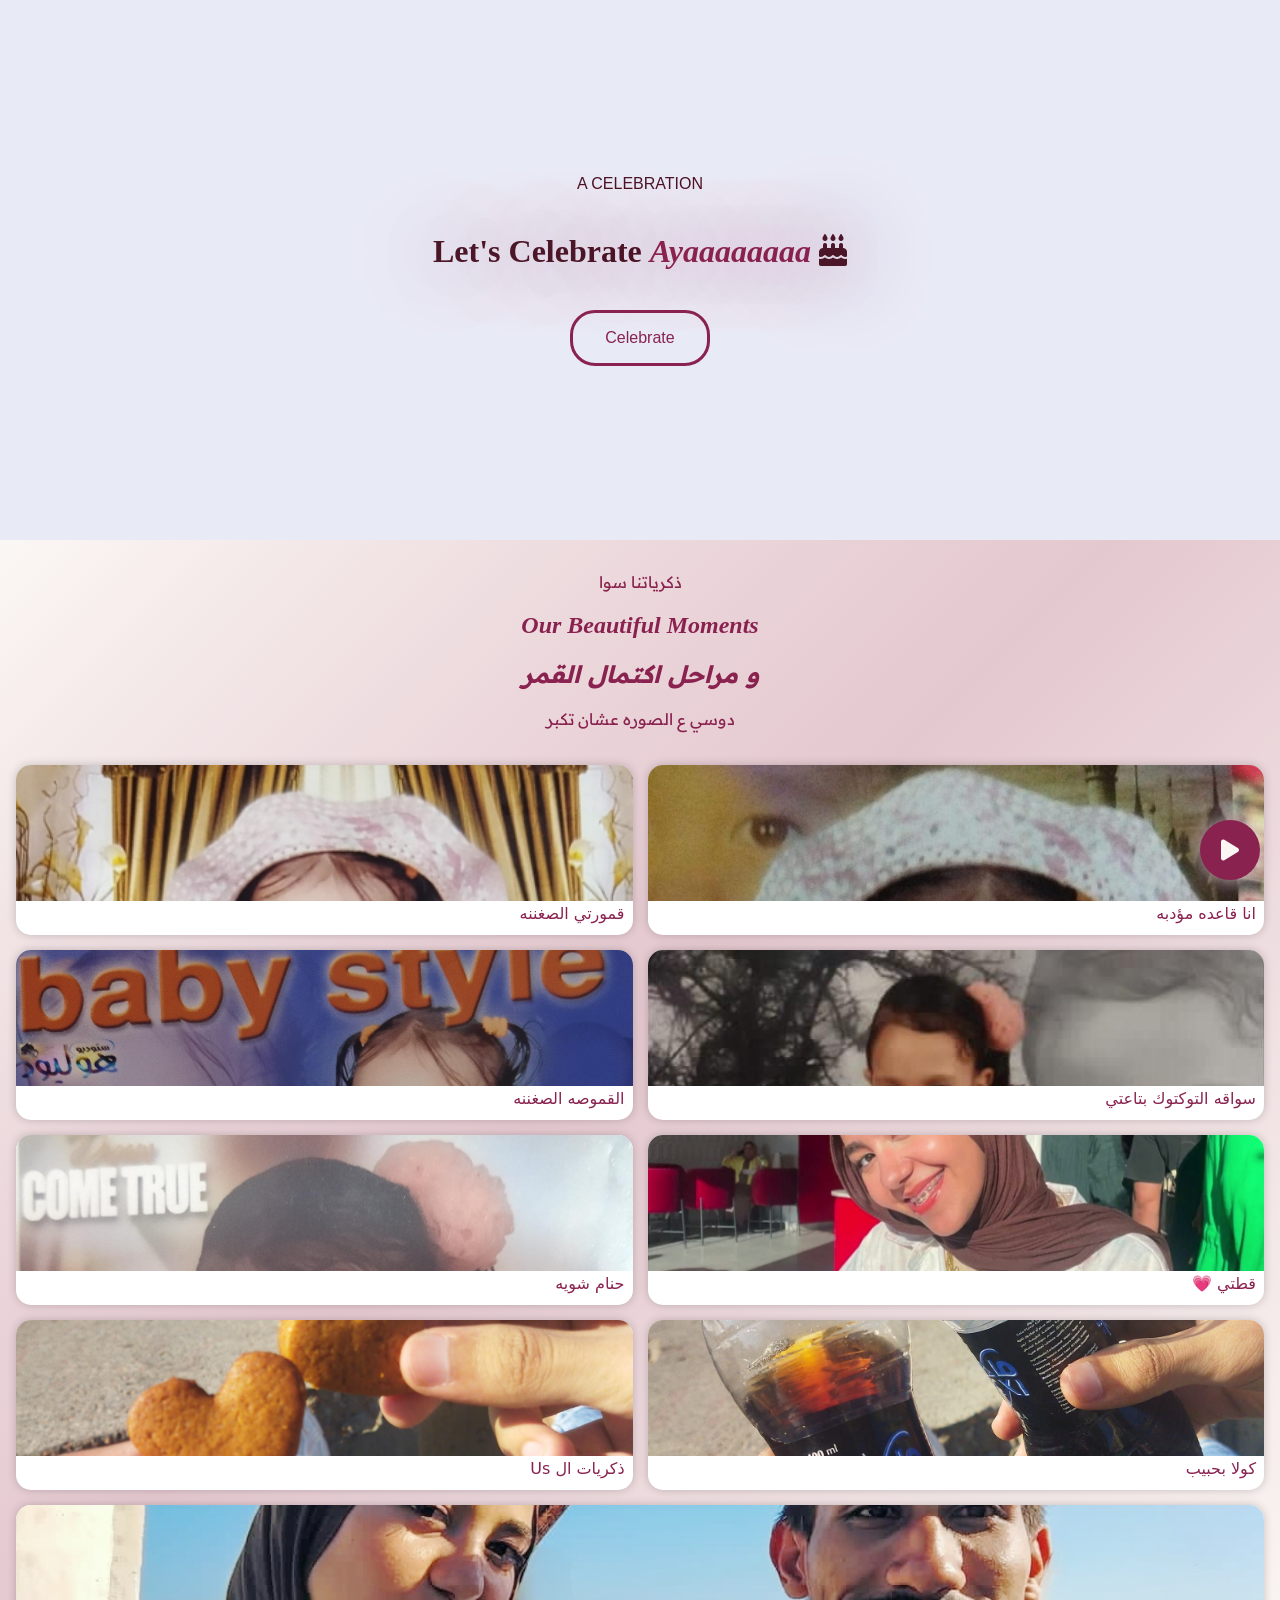
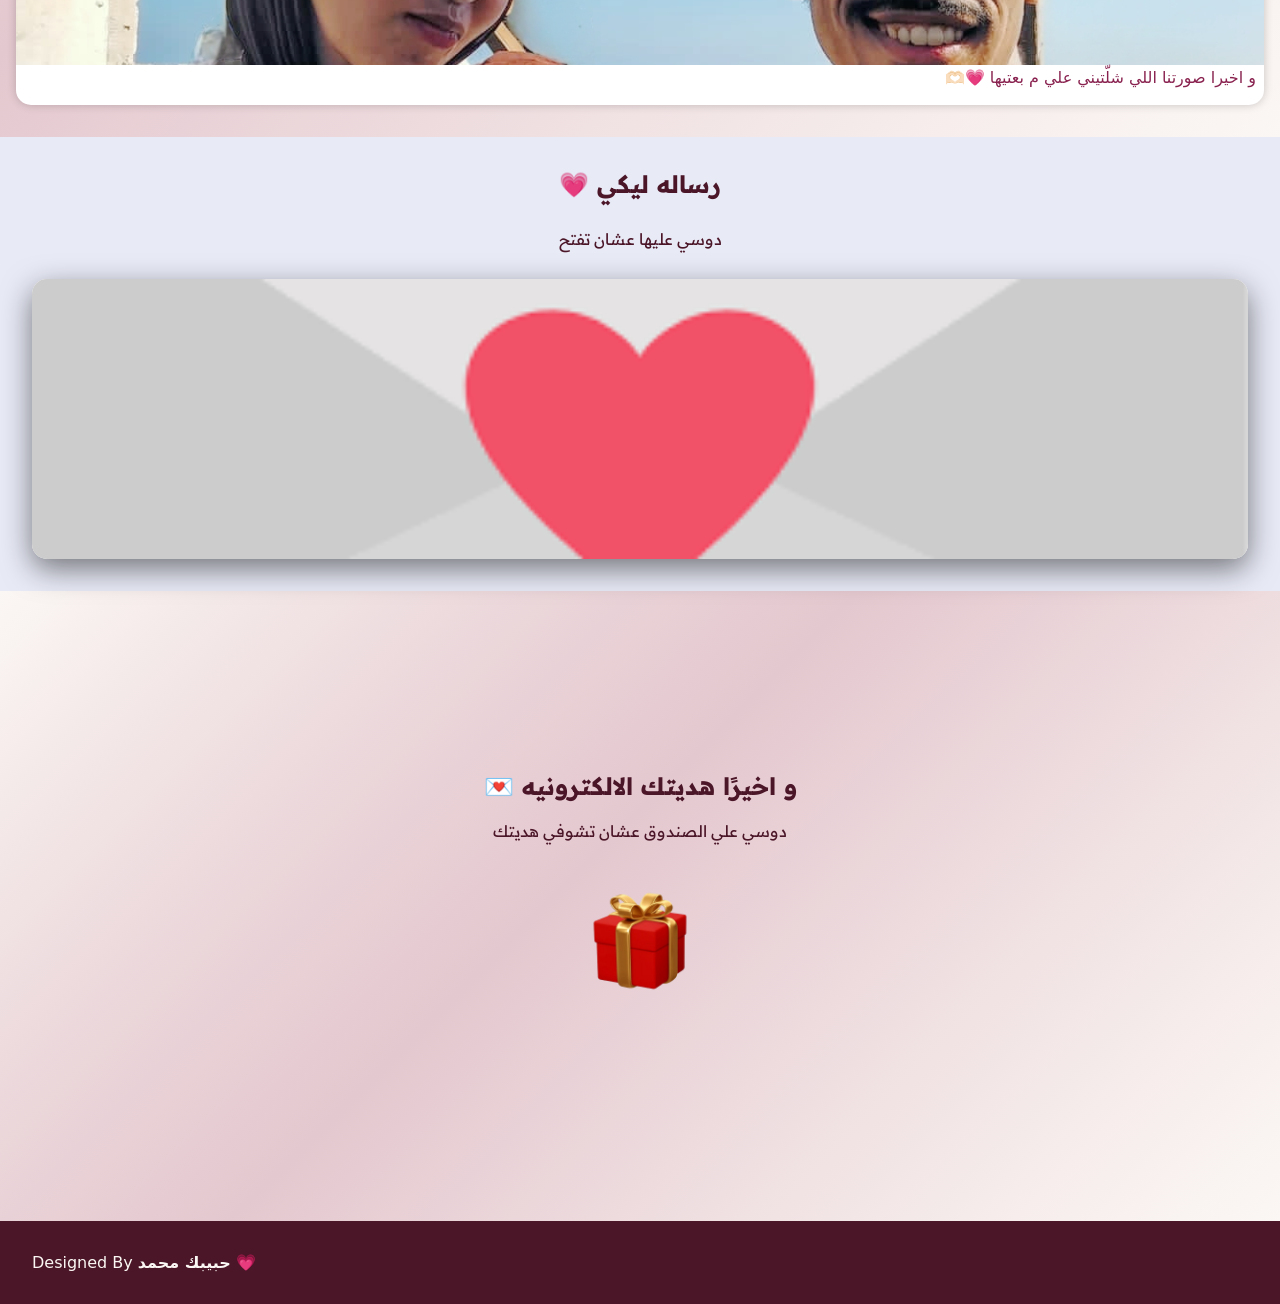
==== celebrate.html @ de659d03 "Add files via upload" ====
<!doctype html>
<html lang="en">
  <head>
    <meta charset="UTF-8" />
    <meta name="viewport" content="width=device-width, initial-scale=1.0" />
    <!-- arabic font -->
    <link rel="preconnect" href="https://fonts.googleapis.com" />
    <link rel="preconnect" href="https://fonts.gstatic.com" crossorigin />
    <link
      href="https://fonts.googleapis.com/css2?family=Readex+Pro:wght@160..700&display=swap"
      rel="stylesheet"
    />
    <!-- font awesome -->
    <link
      rel="stylesheet"
      href="https://cdnjs.cloudflare.com/ajax/libs/font-awesome/6.7.2/css/all.min.css"
    />
    <link rel="stylesheet" href="style.css" />
    <title>celebrate</title>
  </head>
  <body>
    <button id="play-btn" class="fa-beat">
      <i class="fa-solid fa-play"></i>
    </button>
    <audio id="audio" src="music/10._Zay_Manty.mp3" style="display: none;"></audio>
    <div class="hero">
      <span style="text-transform: uppercase">a celebration</span>
      <h1>
        let's celebrate <span>Ayaaaaaaaa</span>
        <i class="fa-solid fa-cake-candles"> </i>
      </h1>
      <button type="button" id="celebrate">celebrate</button>
    </div>
    <section class="memo">
      <span class="arabic">ذكرياتنا سوا</span>
      <h2>our beautiful moments</h2>
      <h2 class="arabic">و مراحل اكتمال القمر</h2>
       <p class="arabic">دوسي ع الصوره عشان تكبر</p>
      <div class="imgs">
        <div class="img">
          <figure>
            <img src="img/2.jpg" alt="" style="object-position: top" />
          </figure>
          <p>قمورتي الصغننه</p>
        </div>
        <div class="img">
          <figure>
            <img src="img/5.jpg" alt="" style="object-position: 0 -20px" />
          </figure>
          <p>انا قاعده مؤدبه</p>
        </div>
        <div class="img">
          <figure>
            <img src="img/3.jpg" alt="" style="object-position: top" />
          </figure>
          <p>القموصه الصغننه</p>
        </div>
        <div class="img">
          <figure>
            <img src="img/1.jpg" alt="" style="object-position: top;" />
          </figure>
          <p>سواقه التوكتوك بتاعتي</p>
        </div>
        <div class="img">
          <figure>
            <img src="img/4.jpg" alt="" style="object-position: top" />
          </figure>
          <p>حنام شويه</p>
        </div>
        <div class="img">
          <figure>
            <img src="img/6.jpg" alt="" />
          </figure>
          <p dir="rtl">قطتي 💗</p>
        </div>
        <div class="img">
          <figure>
            <img src="img/7.jpg" alt="" style="object-position: center" />
          </figure>
          <p dir="rtl">ذكريات ال us</p>
        </div>
        <div class="img">
          <figure>
            <img src="img/8.jpg" alt="" style="object-position: center" />
          </figure>
          <p>كولا بحبيب</p>
        </div>
        <div class="img us">
          <figure>
            <img src="img/us.jpg" alt=""/>
          </figure>
          <p dir="rtl">و اخيرا صورتنا اللي شلّتيني علي م بعتيها 💗🫶🏻</p>
        </div>
      </div>
      <div id="img-preview">
        <button>x</button>
        <img src="" alt="" />
      </div>
    </section>
    <!-- message -->
    <section class="message arabic" id="message" dir="rtl">
      <h2>رساله ليكي 💗</h2>
      <p>دوسي عليها عشان تفتح</p>
      <div class="letter">
        <figure
          onclick="
            this.classList.add('hide');
            last.classList.add('show');
          "
        >
          <img src="img/images.png" alt="" />
        </figure>
        <p>
          كل سنه ونتي طيبه ي حبيبتي و عقبال 100 سنه و تحققي كل اللي نفسك فيه و تبقي
          احلي ميس في كفر الدوار و البحيره كلها. كل سنه ونتي طيبه ي قطتي بحبك 💗💗💗
        </p>
        <img src="img/9.png" alt="">
      </div>
    </section>
    <!-- gift -->
    <section class="gift arabic" id="gift" dir="rtl">
      <h2>و اخيرًا هديتك الالكترونيه 💌</h2>
      <p>دوسي علي الصندوق عشان تشوفي هديتك</p>
      <div id="gift-box" class="gift-box">
        <img src="img/gift.png" alt="" />
      </div>
      <div id="secret-message" class="secret-message glass-inner hidden">
        <p>
          "هديتك هي انا و بوكيه الورد ده. معقوله يعني عايزه هديه غيري. ربنا
          يخليني ليكي 🫶🏻"
        </p>
      </div>
    </section>
    <footer>
      <p>designed by <b>حبيبك محمد</b> 💗</p>
    </footer>
    <script src="js/celebrate.js"></script>
    <script src="https://cdn.jsdelivr.net/npm/canvas-confetti@1.6.0/dist/confetti.browser.min.js"></script>
  </body>
</html>
---- style.css ----
* {
  margin: 0;
  padding: 0;
  box-sizing: border-box;
  text-transform: capitalize;
}
:root {
  --off-white: #fbf7f4;
  --light-pink: #e4c8cf;
  --pink: #89224f;
  --dark-pink: #4b1628;
  --second-sec: #e8eaf6;
  --Arabic-font: "Readex Pro", sans-serif;
}
.arabic {
  font-family: var(--Arabic-font);
}
a {
  text-decoration: none;
}
/* background */
#bg-flower {
  position: fixed;
  top: 0;
  left: 0;
  width: 100%;
  height: 100%;
  pointer-events: none;
  z-index: 0;
}
.heart-fall {
  position: absolute;
  color: var(--primary);
  opacity: 0.3;
  animation: fall linear infinite;
}
/* animations */
@keyframes fall {
  0% {
    transform: translateY(-20px) rotate(0deg);
  }
  100% {
    transform: translateY(105vh) rotate(360deg);
  }
}
@keyframes fadeIn {
  0% {
    transform: translateY(50px);
    opacity: 0;
  }
  100% {
    transform: translateY(0);
    opacity: 1;
  }
}
/* play btn */
#play-btn {
  position: fixed;
  bottom: 20px;
  right: 20px;
  z-index: 1000;
  background-color: var(--pink);
  color: var(--off-white);
  border: none;
  border-radius: 50%;
  width: 60px;
  height: 60px;
  transition: 0.3s;
  box-shadow: 0 0 20px var(--light-pink);
  i{
    font-size: 1.8em;
  }
}
/* home */
.home {
  display: flex;
  align-items: center;
  justify-content: center;
  width: 100%;
  height: 100vh;
  color: var(--dark-pink);
  background: linear-gradient(
    -45deg,
    var(--off-white),
    var(--light-pink),
    var(--off-white)
  );
  h1 {
    display: flex;
    flex-direction: column;
    align-items: center;
    gap: 5px;
    span {
      font-style: italic;
    }
  }
}
.inner-home {
  display: flex;
  align-items: center;
  justify-content: center;
  flex-direction: column;
  gap: 20px;
  animation: fadeIn 1s;
}
.home span {
  position: relative;
  font-size: 1.2em;
  color: var(--pink);
}
.inner-home > span {
  text-transform: uppercase;
  font-family: system-ui;
}
.inner-home > span::before,
.inner-home > span::after {
  content: "";
  position: absolute;
  width: 3em;
  top: 50%;
  transform: translateY(-50%);
  height: 2px;
  background-color: var(--pink);
}
.inner-home > span::before {
  left: -3.5em;
}
.inner-home > span::after {
  right: -3.5em;
}
.next {
  padding: 1em 2em;
  background-color: var(--dark-pink);
  color: white;
  border-radius: 25px;
}
/* quiz */
.quiz {
  width: 100%;
  min-height: 100vh;
  display: flex;
  align-items: center;
  justify-content: start;
  flex-direction: column;
  gap: 20px;
  padding: 2em 1em;
  color: var(--dark-pink);
  background: linear-gradient(
    -45deg,
    var(--off-white),
    var(--light-pink),
    var(--off-white)
  );
  h1 span {
    color: var(--pink);
  }
  h1 {
    animation: fadeIn 1s;
  }
}
.quiz > p {
  animation: fadeIn 1s forwards;
  animation-delay: 0.2s;
  opacity: 0;
}
.note{
  width: 100%;
  backdrop-filter: blur(10px);
  border: 4px solid var(--light-pink);
  color: var(--pink);
  background: #FBF1F3;
  border-radius: 15px;
  padding: 20px;
  box-shadow: 0 0 10px var(--pink);
  margin-top: 20px;
  opacity: 0;
  animation: fadeIn 1s forwards;
  animation-delay: 0.4s;
  p{
    margin-top: 10px;
  }
}
.form {
  width: 100%;
  animation: fadeIn 1s forwards;
  animation-delay: 0.6s;
  opacity: 0;
  background-color: var(--off-white);
  border-radius: 15px;
  margin-top: 2em;
  box-shadow: 0 0 10px rgba(0, 0, 0, 0.138);
  p {
    color: var(--pink);
  }
  h3 {
    margin: 15px 0;
  }
}
.quest {
  padding: 20px;
}
.chooses {
  padding: 20px 0;
  display: flex;
  align-self: flex-start;
  justify-content: space-evenly;
  flex-direction: column;
  border-bottom: 1px solid gray;
}
.choose {
  border: 2px solid rgb(196, 187, 187);
  border-radius: 10px;
  height: fit-content;
  margin: 10px 0;
  display: flex;
  align-items: center;
  justify-content: flex-start;
  padding: 15px 10px;
  transition: 0.3s;
  background-color: rgb(251, 241, 243);
}
.choose.active {
  transform: translateX(-5px);
  border: 2px solid var(--pink);
}
input[type="radio"] {
  width: 20px;
  height: 20px;

  accent-color: var(--pink);

  cursor: pointer;
}
.form label {
  margin: 0 10px;
}
.form .link {
  width: 100%;
  height: 5em;
  display: flex;
  align-items: center;
  justify-content: center;
}
.form button {
  transition: 0.3s;
  width: 9em;
  height: 3em;
  border-radius: 25px;
  cursor: not-allowed;
}
.form button.enable {
  background: var(--dark-pink);
  border: none;
  cursor: pointer;
  color: white;
}
.alert {
  width: 100%;
  height: 100%;
  position: fixed;
  top: 0;
  left: 0;
  backdrop-filter: blur(8px);
  display: flex;
  align-items: center;
  justify-content: center;
  opacity: 0;
  visibility: hidden;
  transition: 0.3s;
  z-index: 999;
}
.alert .inner {
  width: 80%;
  height: 30%;
  background-color: var(--off-white);
  border: 3px solid var(--pink);
  border-radius: 20px;
  display: flex;
  align-items: center;
  justify-content: space-evenly;
  flex-direction: column;
  color: var(--pink);
  font-family: var(--Arabic-font);
  transform: scale(0.8);
  transition: 0.3s;
  figure {
    width: 3.5em;
    animation: move 0.5s infinite alternate;
    img {
      width: 100%;
      height: 100%;
      object-fit: contain;
    }
  }
}
@keyframes move {
  0% {
    transform: translateX(10px);
  }
  100% {
    transform: translateX(-10px);
  }
}
.alert.active {
  opacity: 1;
  visibility: visible;
}
.alert.active .inner {
  transform: scale(1);
}
.label{
  width: 80%;
  height: 100%;
  margin-right: 20px;
  p{
    margin-top: 10px;
  }
}
/* hero */
.hero {
  width: 100%;
  height: 60vh;
  display: flex;
  align-items: center;
  justify-content: center;
  gap: 40px;
  flex-direction: column;
  background: var(--second-sec);
  color: var(--dark-pink);
  h1 {
    text-align: center;
    width: 60%;
    text-shadow: 0 0 80px var(--pink);
    animation: fadeIn 1s forwards;
    animation-delay: 0.2s;
    opacity: 0;
  }
  h1 span {
    color: var(--pink);
    font-style: italic;
  }
}
.hero > span {
  font-family: "Segoe UI", Tahoma, Geneva, Verdana, sans-serif;
  animation: fadeIn 1s;
}
.hero button {
  padding: 1em 2em;
  border-radius: 25px;
  border: 3px solid var(--pink);
  background: none;
  color: var(--pink);
  font-size: 1em;
  transition: 0.3s;
  animation: fadeIn 1s forwards;
  animation-delay: 0.4s;
  opacity: 0;
  &:hover {
    background: var(--pink);
    color: white;
  }
}
/* memo */
.memo {
  display: flex;
  align-items: center;
  justify-content: start;
  flex-direction: column;
  padding: 2em 1em;
  gap: 20px;
  color: var(--pink);
  background: linear-gradient(
    -45deg,
    var(--off-white),
    30%,
    var(--light-pink),
    80%,
    var(--off-white)
  );
  span {
    opacity: 0;
    animation: fadeIn 1s forwards;
    animation-delay: 0.6s;
  }
  h2 {
    font-style: italic;
    opacity: 0;
    animation: fadeIn 1s forwards;
    animation-delay: .8s;
  }
  >p{
    opacity: 0;
    animation: fadeIn 1s forwards;
    animation-delay: 1s;
  }
}
.imgs {
  width: 100%;
  display: grid;
  grid-template-columns: 1fr 1fr;
  gap: 15px;
  margin-top: 1em;
}
.img {
  height: 170px;
  background-color: white;
  overflow: hidden;
  border-radius: 15px;
  box-shadow: 0 0 10px rgba(0, 0, 0, 0.199);
  figure {
    width: 100%;
    height: 80%;
    img {
      width: 100%;
      height: 100%;
      object-fit: cover;
    }
  }
  p {
    margin: 0.2em 0.5em;
    font-family: system-ui;
    text-align: right;
  }
}
.us{
  grid-column: 1/3;
  height: 200px;
}
.img:nth-child(1) {
  opacity: 0;
  animation: fadeIn 1s forwards;
  animation-delay: 1.2s;
}
.img:nth-child(2) {
  opacity: 0;
  animation: fadeIn 1s forwards;
  animation-delay: 1.4s;
}
#img-preview {
  width: 100%;
  height: 100%;
  display: flex;
  align-items: center;
  justify-content: center;
  background-color: rgba(0, 0, 0, 0.488);
  position: fixed;
  top: 0;
  left: 0;
  z-index: 999;
  backdrop-filter: blur(8px);
  opacity: 0;
  visibility: hidden;
  button {
    position: absolute;
    top: 50px;
    right: 50px;
    font-size: 2em;
    background: none;
    border: none;
    color: white;
    z-index: 999;
  }
  img {
    max-width: 90%;
    max-width: 80%;
    object-fit: contain;
    border-radius: 15px;
    transform: scale(0.8);
  }
}
#img-preview.active {
  opacity: 1;
  visibility: visible;
  transition: 0.4s;
}
#img-preview.active img {
  transform: scale(1);
  transition: 0.4s;
}
/* message */
.message {
  padding-top: 6em;
  display: flex;
  justify-content: start;
  align-items: center;
  flex-direction: column;
  gap: 30px;
  padding: 2em 0;
  color: var(--dark-pink);
  background: var(--second-sec);
  h2 {
    font-size: 1.5em;
  }
  p {
    font-size: 1em;
  }
}
.message > figure {
  width: 150px;
  height: 150px;
  border-radius: 10px;
  overflow: hidden;
  box-shadow: 0 0 10px rgba(0, 0, 0, 0.199);
  img {
    width: 100%;
    height: 100%;
    object-fit: cover;
  }
}
.message button.show {
  opacity: 1;
  visibility: visible;
  transform: translateY(0);
}
.letter {
  width: 95%;
  text-align: center;
  background-color: white;
  border-radius: 15px;
  box-shadow: 0 10px 30px rgba(0, 0, 0, 0.5);
  height: 280px;
  overflow: hidden;
  display: flex;
  justify-content: center;
  align-items: center;
  position: relative;
  flex-direction: column;
  p {
    color: var(--primary);
    font-size: 1.1em;
    line-height: 1.6;
    padding: 20px;
  }
  img{
    width: 100px;
  }
}
.letter figure {
  width: 100%;
  height: 100%;
  position: absolute;
  top: 0;
  left: 0;
  img {
    width: 100%;
    height: 100%;
    object-fit: cover;
  }
}
.letter figure.hide {
  opacity: 0;
  visibility: hidden;
  transition: 1s;
}
/* gift */
.gift {
  display: flex;
  justify-content: center;
  align-items: center;
  flex-direction: column;
  color: var(--dark-pink);
  background: linear-gradient(
    -45deg,
    var(--off-white),
    30%,
    var(--light-pink),
    80%,
    var(--off-white)
  );
  gap: 20px;
  height: 70vh;
  h2 {
    transition: 0.5s;
  }
}

.gift-box {
  font-size: 5rem;
  cursor: pointer;
  margin: 20px 0;
  display: inline-block;
  transition: transform 0.3s ease;
  animation: bounce 2s infinite;
  img {
    width: 1.5em;
  }
}

.gift-box:hover {
  transform: scale(1.2) rotate(5deg);
}

.secret-message {
  padding: 20px;
  font-size: 1.1rem;
  line-height: 1.8;
  color: var(--text-primary);
  text-align: center;
  animation: fadeIn 1s ease forwards;
}

.hidden {
  display: none;
}
@keyframes bounce {
  0%,
  100% {
    transform: translateY(0);
  }
  50% {
    transform: translateY(-10px);
  }
}
/* footer */
footer {
  display: flex;
  align-items: center;
  justify-content: space-between;
  padding: 2em;
  background-color: var(--dark-pink);
  color: var(--off-white);
  p {
    font-family: system-ui;
  }
  ul {
    list-style-type: none;
    display: flex;
    gap: 20px;
    font-size: 1.2em;
    a {
      color: var(--off-white);
    }
  }
}
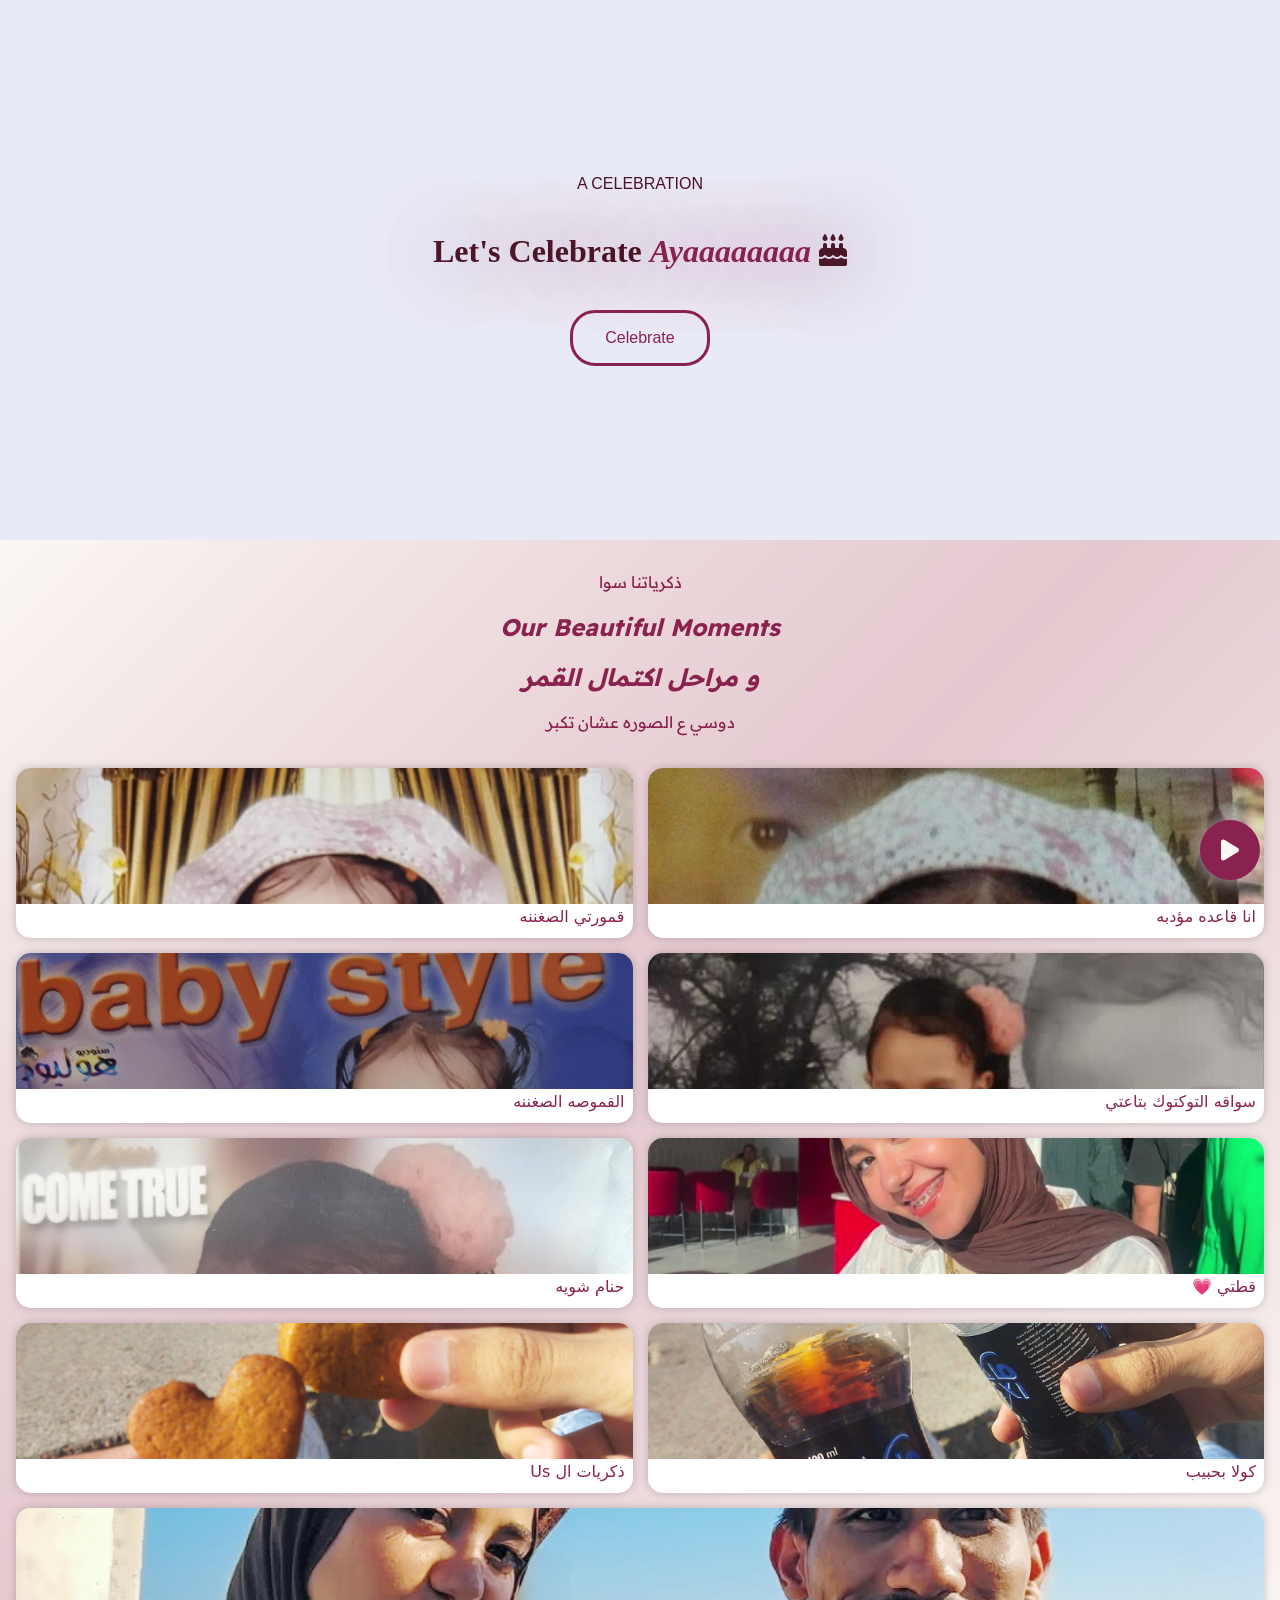
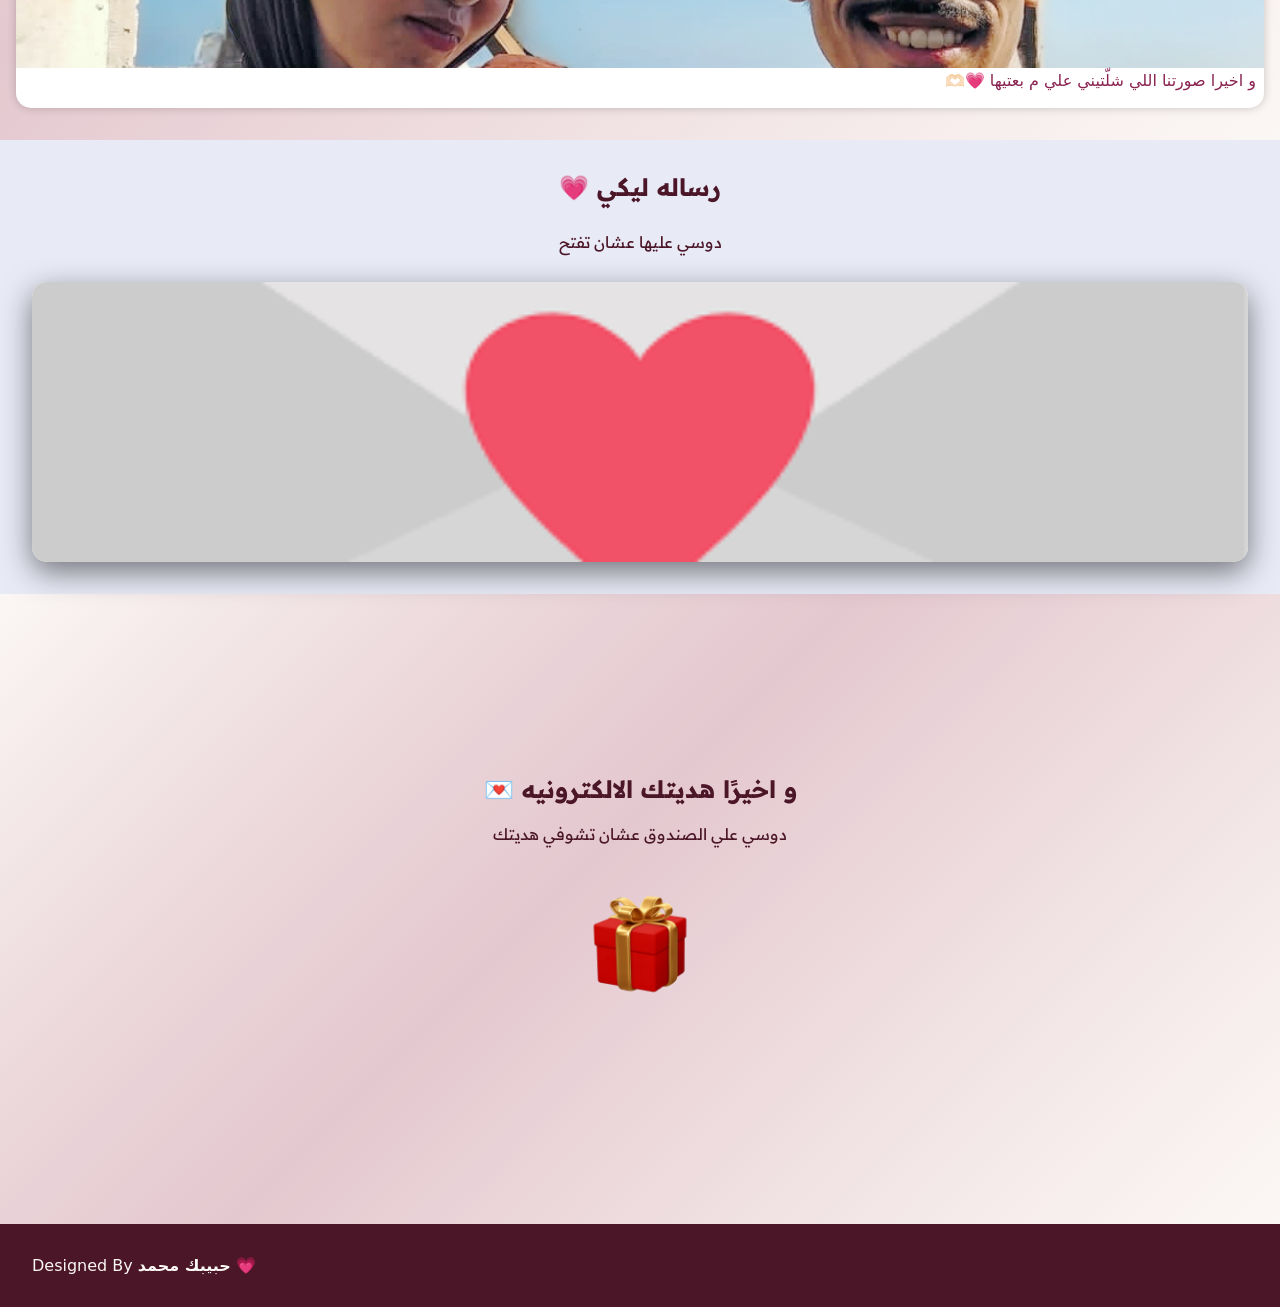
==== commit e2155f9f: "Update celebrate.html" ====
--- a/celebrate.html
+++ b/celebrate.html
@@ -31,7 +31,7 @@
       </h1>
       <button type="button" id="celebrate">celebrate</button>
     </div>
-    <section class="memo">
+    <section class="memo arabic">
       <span class="arabic">ذكرياتنا سوا</span>
       <h2>our beautiful moments</h2>
       <h2 class="arabic">و مراحل اكتمال القمر</h2>
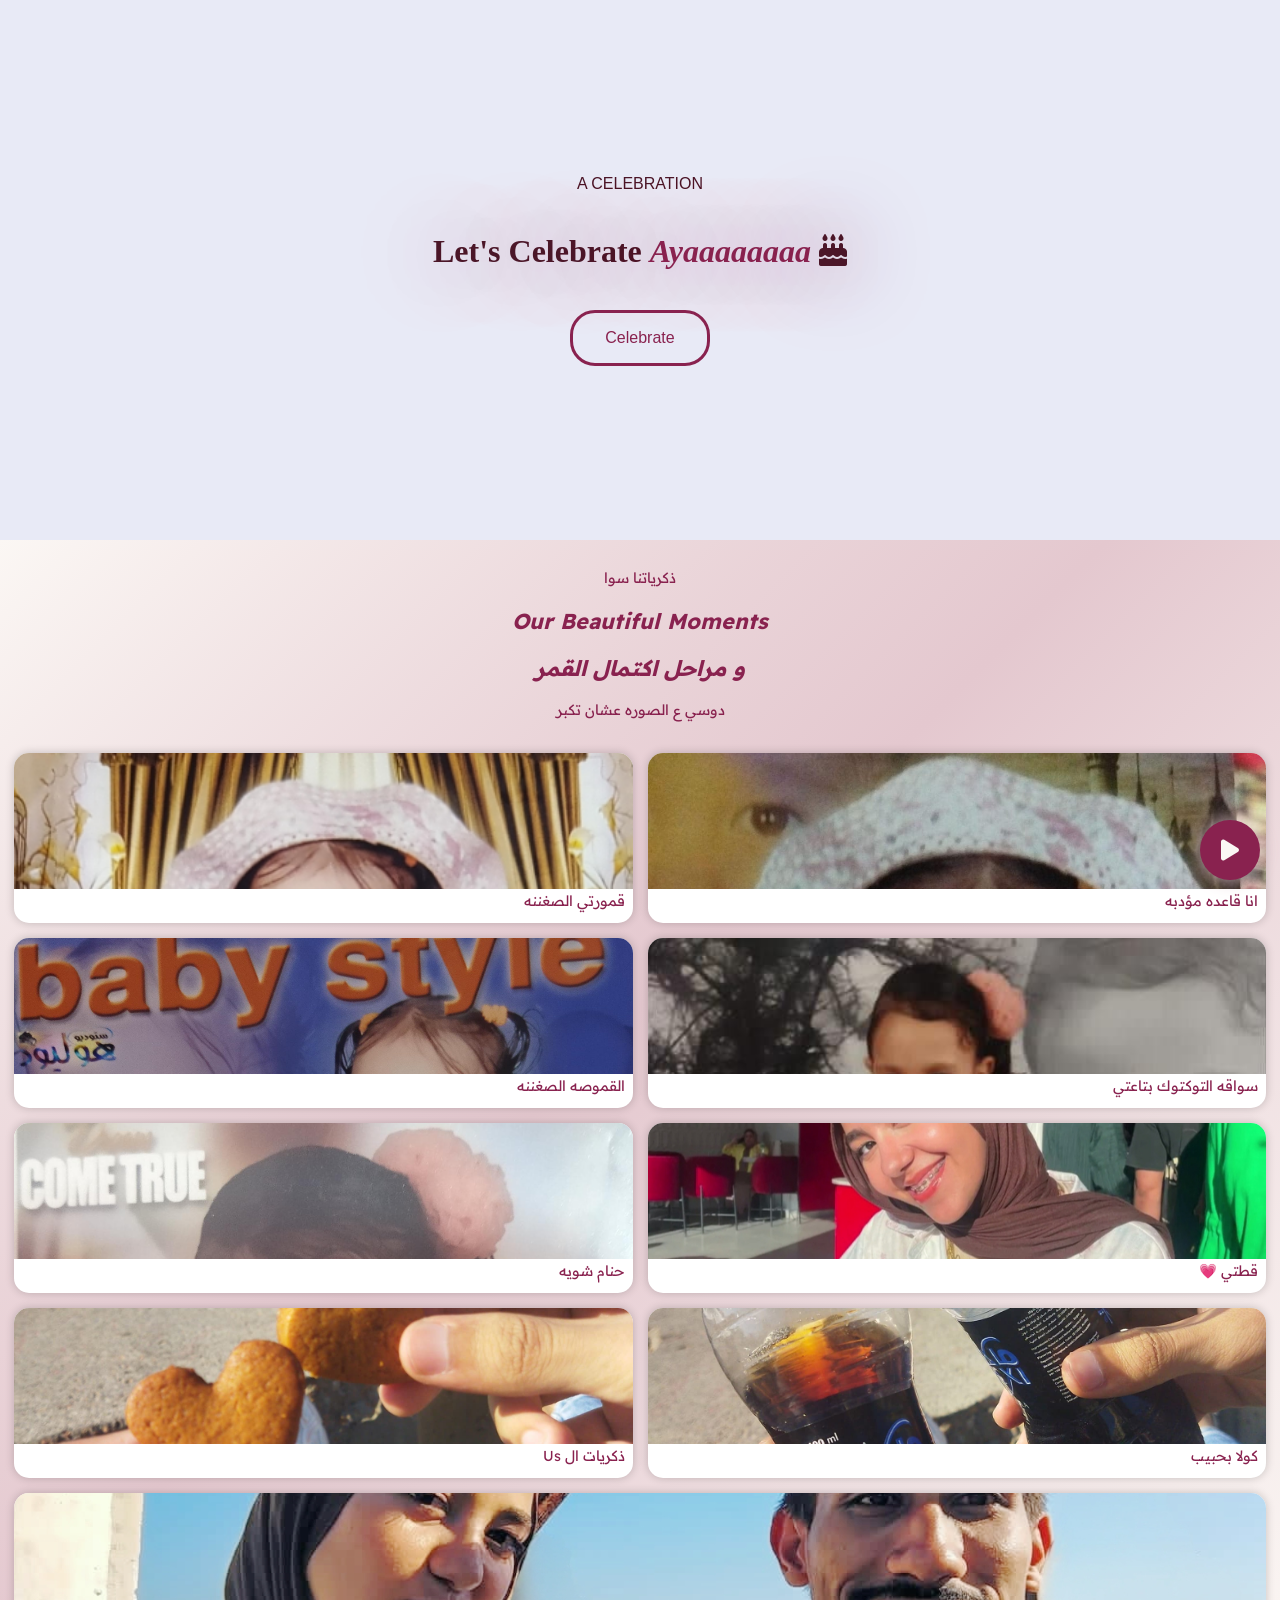
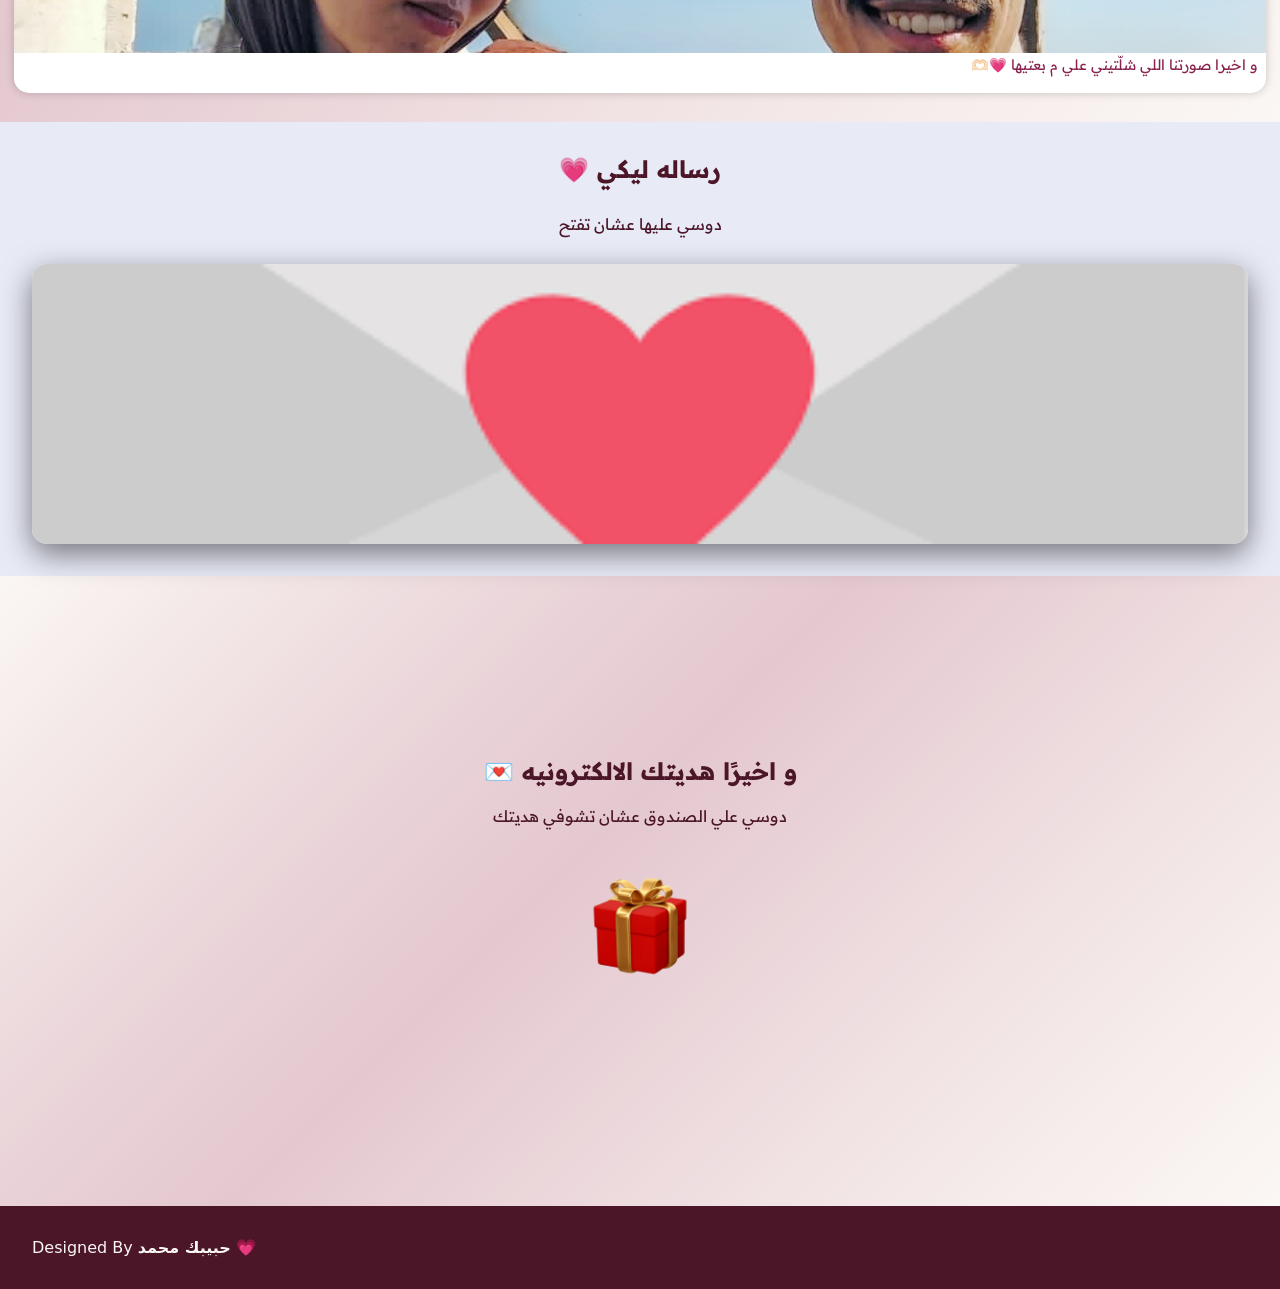
==== commit ef099b85: "Add files via upload" ====
--- a/celebrate.html
+++ b/celebrate.html
@@ -31,7 +31,7 @@
       </h1>
       <button type="button" id="celebrate">celebrate</button>
     </div>
-    <section class="memo arabic">
+    <section class="memo arabic" style="font-size: .9em;">
       <span class="arabic">ذكرياتنا سوا</span>
       <h2>our beautiful moments</h2>
       <h2 class="arabic">و مراحل اكتمال القمر</h2>
--- a/style.css
+++ b/style.css
@@ -418,7 +418,6 @@
   }
   p {
     margin: 0.2em 0.5em;
-    font-family: system-ui;
     text-align: right;
   }
 }
@@ -521,15 +520,15 @@
   height: 280px;
   overflow: hidden;
   display: flex;
-  justify-content: center;
+  justify-content: space-evenly;
   align-items: center;
   position: relative;
   flex-direction: column;
+  padding: 0 20px;
   p {
     color: var(--primary);
     font-size: 1.1em;
     line-height: 1.6;
-    padding: 20px;
   }
   img{
     width: 100px;
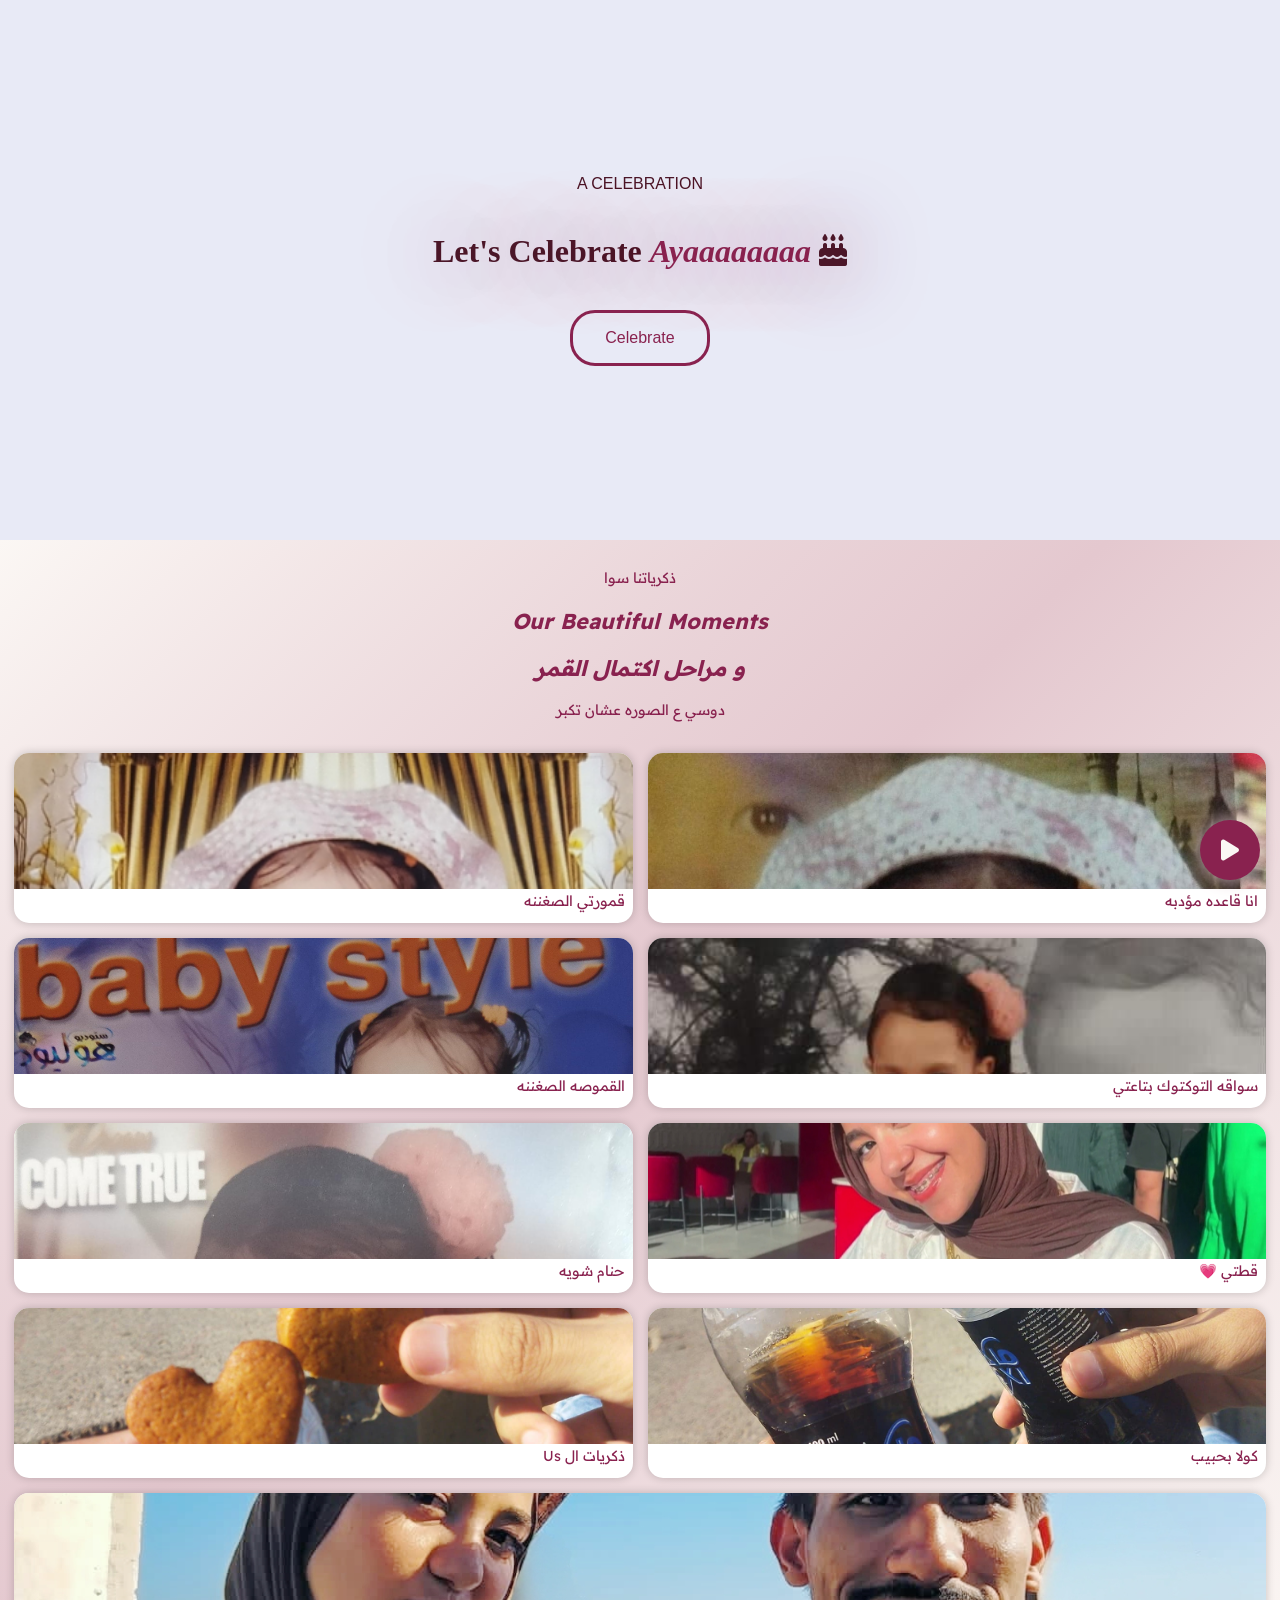
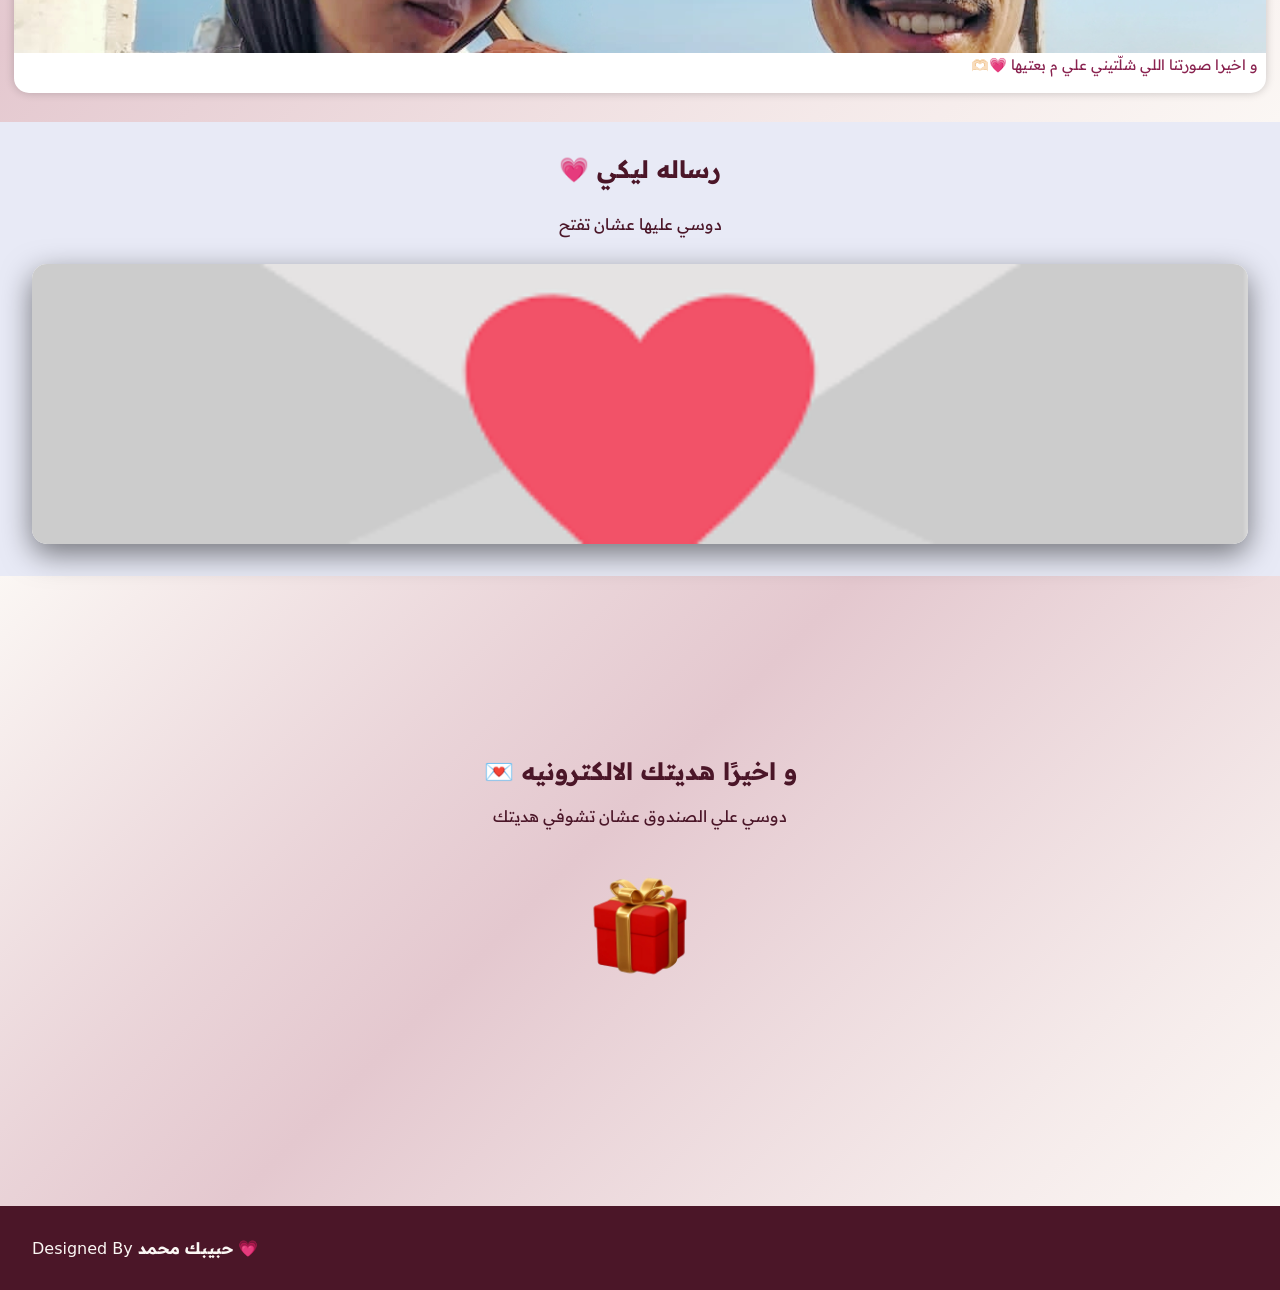
==== commit 33042ebc: "Update celebrate.html" ====
--- a/celebrate.html
+++ b/celebrate.html
@@ -132,7 +132,7 @@
       </div>
     </section>
     <footer>
-      <p>designed by <b>حبيبك محمد</b> 💗</p>
+      <p>designed by <b class="arabic">حبيبك محمد</b> 💗</p>
     </footer>
     <script src="js/celebrate.js"></script>
     <script src="https://cdn.jsdelivr.net/npm/canvas-confetti@1.6.0/dist/confetti.browser.min.js"></script>
